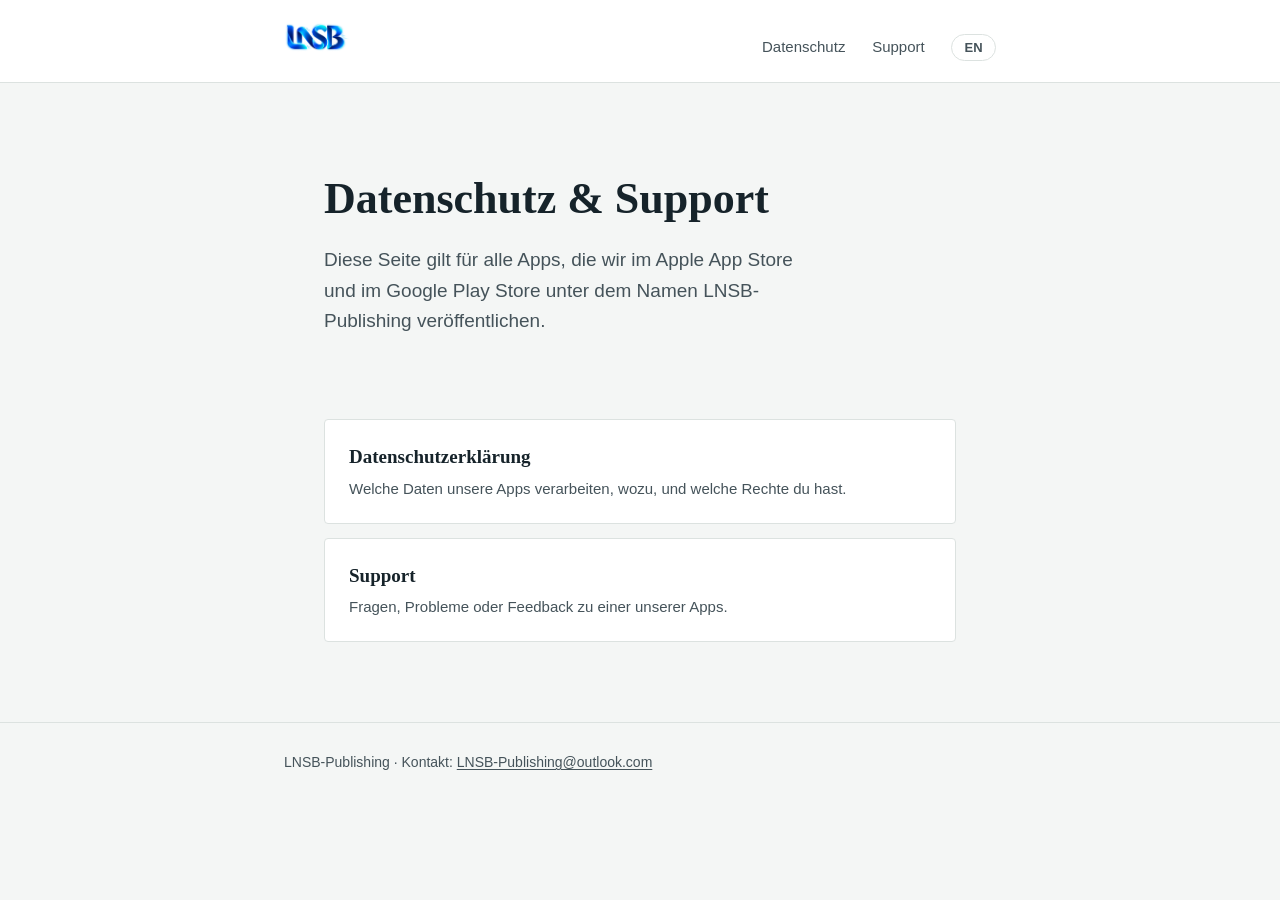
==== de/index.html @ 8767f6e5 "Add files via upload" ====
<!DOCTYPE html>
<html lang="de">
<head>
<meta charset="UTF-8">
<meta name="viewport" content="width=device-width, initial-scale=1">
<title>LNSB-Publishing – Datenschutz &amp; Support</title>
<meta name="description" content="Datenschutzerklärung und Support für alle Apps von LNSB-Publishing.">
<link rel="icon" type="image/png" href="../favicon.png">
<link rel="stylesheet" href="../style.css">
</head>
<body>

<header class="site-header">
  <div class="wrap">
    <a class="wordmark" href="index.html"><img src="../logo-lnsb.png" alt="LNSB-Publishing" height="30"></a>
    <nav class="site-nav">
      <a href="privacy.html">Datenschutz</a>
      <a href="support.html">Support</a>
      <a class="lang-switch" href="../index.html" hreflang="en">EN</a>
    </nav>
  </div>
</header>

<main>
  <div class="hero">
    <h1>Datenschutz &amp; Support</h1>
    <p>Diese Seite gilt für alle Apps, die wir im Apple App Store und im Google Play Store unter dem Namen LNSB-Publishing veröffentlichen.</p>
  </div>

  <div class="links">
    <a class="link-tile" href="privacy.html">
      <div class="title">Datenschutzerklärung</div>
      <div class="desc">Welche Daten unsere Apps verarbeiten, wozu, und welche Rechte du hast.</div>
    </a>
    <a class="link-tile" href="support.html">
      <div class="title">Support</div>
      <div class="desc">Fragen, Probleme oder Feedback zu einer unserer Apps.</div>
    </a>
  </div>
</main>

<footer class="site-footer">
  <div class="wrap">
    LNSB-Publishing · Kontakt: <a href="mailto:LNSB-Publishing@outlook.com">LNSB-Publishing@outlook.com</a>
  </div>
</footer>

</body>
</html>
---- style.css ----
:root {
  --bg: #F4F6F5;
  --paper: #FFFFFF;
  --ink: #16232A;
  --ink-soft: #45535A;
  --hairline: #DCE2E0;
  --accent: #1F6B63;
  --accent-soft: #E4EEEC;
}

* { box-sizing: border-box; }

html { -webkit-text-size-adjust: 100%; }

body {
  margin: 0;
  background: var(--bg);
  color: var(--ink);
  font-family: -apple-system, BlinkMacSystemFont, "Segoe UI", Roboto, Helvetica, Arial, sans-serif;
  font-size: 17px;
  line-height: 1.6;
  -webkit-font-smoothing: antialiased;
}

h1, h2, h3 {
  font-family: Georgia, "Iowan Old Style", "Times New Roman", serif;
  font-weight: 600;
  line-height: 1.25;
  color: var(--ink);
}

a { color: var(--accent); text-decoration-thickness: 1px; text-underline-offset: 2px; }
a:hover { text-decoration-thickness: 2px; }

/* ---------- Header / Footer ---------- */

.site-header {
  border-bottom: 1px solid var(--hairline);
  background: var(--paper);
}

.site-header .wrap {
  max-width: 760px;
  margin: 0 auto;
  padding: 22px 24px;
  display: flex;
  align-items: baseline;
  justify-content: space-between;
  gap: 16px;
  flex-wrap: wrap;
}

.wordmark {
  display: inline-flex;
  align-items: center;
  font-family: Georgia, "Iowan Old Style", "Times New Roman", serif;
  font-size: 20px;
  font-weight: 700;
  color: var(--ink);
  text-decoration: none;
  letter-spacing: 0.01em;
}

.wordmark img {
  display: block;
  height: 30px;
  width: auto;
}

.site-nav a {
  margin-left: 22px;
  color: var(--ink-soft);
  font-size: 15px;
  text-decoration: none;
  border-bottom: 1px solid transparent;
  padding-bottom: 2px;
}

.site-nav a:hover,
.site-nav a[aria-current="page"] {
  color: var(--ink);
  border-bottom-color: var(--accent);
}

.site-nav a.lang-switch {
  margin-left: 22px;
  padding: 5px 12px;
  border: 1px solid var(--hairline);
  border-radius: 20px;
  color: var(--ink-soft);
  font-size: 13px;
  font-weight: 600;
  letter-spacing: 0.02em;
  text-transform: uppercase;
}

.site-nav a.lang-switch:hover {
  color: var(--paper);
  background: var(--accent);
  border-color: var(--accent);
}

.site-footer {
  border-top: 1px solid var(--hairline);
  margin-top: 64px;
}

.site-footer .wrap {
  max-width: 760px;
  margin: 0 auto;
  padding: 28px 24px 48px;
  color: var(--ink-soft);
  font-size: 14px;
}

.site-footer a { color: var(--ink-soft); }

/* ---------- Document layout (privacy / support) ---------- */

main.doc {
  max-width: 680px;
  margin: 0 auto;
  padding: 56px 24px 40px;
}

main.doc .eyebrow {
  color: var(--accent);
  font-size: 15px;
  margin: 0 0 6px;
}

main.doc h1 {
  font-size: 34px;
  margin: 0 0 8px;
}

main.doc .updated {
  color: var(--ink-soft);
  font-size: 14px;
  margin: 0 0 40px;
}

main.doc .lede {
  font-size: 18px;
  color: var(--ink-soft);
  margin-bottom: 40px;
}

main.doc section {
  padding: 28px 0;
  border-top: 1px solid var(--hairline);
}

main.doc section:first-of-type { border-top: none; padding-top: 0; }

main.doc h2 {
  font-size: 21px;
  margin: 0 0 4px;
  display: flex;
  gap: 12px;
  align-items: baseline;
}

main.doc h2 .num {
  font-family: -apple-system, BlinkMacSystemFont, "Segoe UI", Roboto, Helvetica, Arial, sans-serif;
  font-weight: 600;
  color: var(--accent);
  font-size: 16px;
}

main.doc h3 {
  font-size: 17px;
  margin: 20px 0 6px;
}

main.doc p { margin: 12px 0; }
main.doc ul { margin: 12px 0; padding-left: 22px; }
main.doc li { margin: 6px 0; }

.callout {
  background: var(--accent-soft);
  border-left: 3px solid var(--accent);
  padding: 14px 18px;
  border-radius: 2px;
  font-size: 15px;
  color: var(--ink);
  margin: 20px 0;
}

.note {
  font-size: 14px;
  color: var(--ink-soft);
  font-style: italic;
}

table.data-table {
  width: 100%;
  border-collapse: collapse;
  margin: 16px 0;
  font-size: 15px;
}

table.data-table th, table.data-table td {
  text-align: left;
  padding: 10px 12px;
  border-bottom: 1px solid var(--hairline);
  vertical-align: top;
}

table.data-table th {
  color: var(--ink-soft);
  font-weight: 600;
  font-size: 13px;
  text-transform: none;
}

/* ---------- Homepage ---------- */

.hero {
  max-width: 680px;
  margin: 0 auto;
  padding: 88px 24px 40px;
}

.hero h1 {
  font-size: 44px;
  margin: 0 0 18px;
}

.hero p {
  font-size: 19px;
  color: var(--ink-soft);
  max-width: 46ch;
}

.links {
  max-width: 680px;
  margin: 24px auto 80px;
  padding: 0 24px;
  display: grid;
  gap: 14px;
}

.link-tile {
  display: block;
  padding: 22px 24px;
  background: var(--paper);
  border: 1px solid var(--hairline);
  border-radius: 4px;
  text-decoration: none;
  color: var(--ink);
  transition: border-color 0.15s ease;
}

.link-tile:hover { border-color: var(--accent); }

.link-tile .title {
  font-family: Georgia, "Iowan Old Style", "Times New Roman", serif;
  font-size: 19px;
  font-weight: 700;
  margin-bottom: 4px;
}

.link-tile .desc {
  color: var(--ink-soft);
  font-size: 15px;
}

@media (max-width: 480px) {
  .hero h1 { font-size: 34px; }
  main.doc h1 { font-size: 28px; }
  .site-nav a { margin-left: 14px; }
}
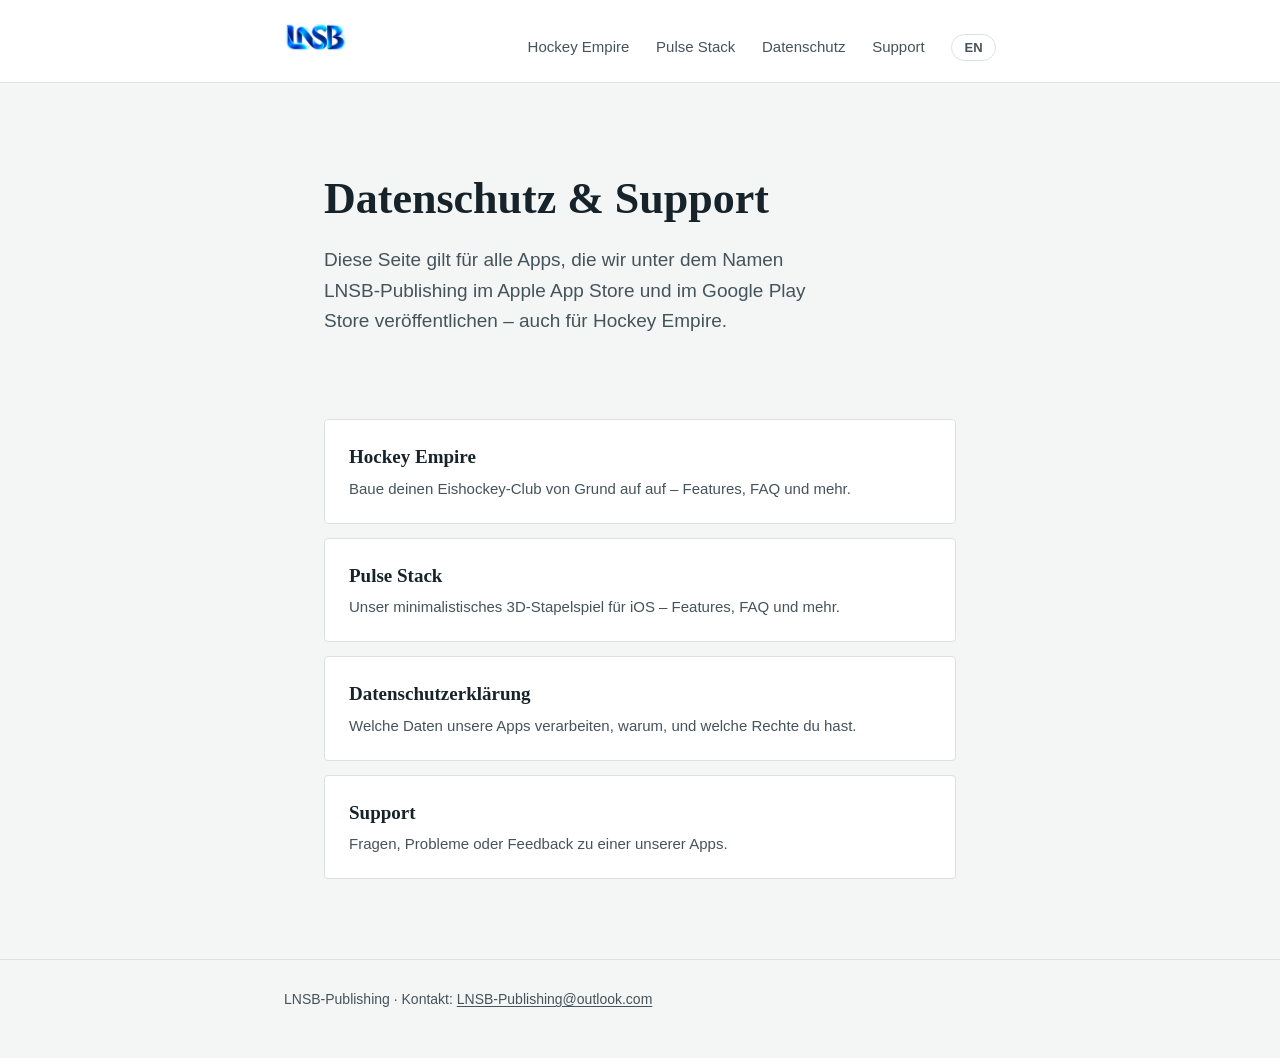
==== commit d22ad0b6: "Add files via upload" ====
--- a/de/index.html
+++ b/de/index.html
@@ -4,8 +4,9 @@
 <meta charset="UTF-8">
 <meta name="viewport" content="width=device-width, initial-scale=1">
 <title>LNSB-Publishing – Datenschutz &amp; Support</title>
-<meta name="description" content="Datenschutzerklärung und Support für alle Apps von LNSB-Publishing.">
+<meta name="description" content="Datenschutzerklärung und Support für alle Apps von LNSB-Publishing, inklusive Hockey Empire.">
 <link rel="icon" type="image/png" href="../favicon.png">
+<link rel="alternate" hreflang="en" href="../index.html">
 <link rel="stylesheet" href="../style.css">
 </head>
 <body>
@@ -14,6 +15,8 @@
   <div class="wrap">
     <a class="wordmark" href="index.html"><img src="../logo-lnsb.png" alt="LNSB-Publishing" height="30"></a>
     <nav class="site-nav">
+      <a href="hockey-empire.html">Hockey Empire</a>
+      <a href="marketing.html">Pulse Stack</a>
       <a href="privacy.html">Datenschutz</a>
       <a href="support.html">Support</a>
       <a class="lang-switch" href="../index.html" hreflang="en">EN</a>
@@ -24,13 +27,21 @@
 <main>
   <div class="hero">
     <h1>Datenschutz &amp; Support</h1>
-    <p>Diese Seite gilt für alle Apps, die wir im Apple App Store und im Google Play Store unter dem Namen LNSB-Publishing veröffentlichen.</p>
+    <p>Diese Seite gilt für alle Apps, die wir unter dem Namen LNSB-Publishing im Apple App Store und im Google Play Store veröffentlichen – auch für Hockey Empire.</p>
   </div>
 
   <div class="links">
+    <a class="link-tile" href="hockey-empire.html">
+      <div class="title">Hockey Empire</div>
+      <div class="desc">Baue deinen Eishockey-Club von Grund auf auf – Features, FAQ und mehr.</div>
+    </a>
+    <a class="link-tile" href="marketing.html">
+      <div class="title">Pulse Stack</div>
+      <div class="desc">Unser minimalistisches 3D-Stapelspiel für iOS – Features, FAQ und mehr.</div>
+    </a>
     <a class="link-tile" href="privacy.html">
       <div class="title">Datenschutzerklärung</div>
-      <div class="desc">Welche Daten unsere Apps verarbeiten, wozu, und welche Rechte du hast.</div>
+      <div class="desc">Welche Daten unsere Apps verarbeiten, warum, und welche Rechte du hast.</div>
     </a>
     <a class="link-tile" href="support.html">
       <div class="title">Support</div>
